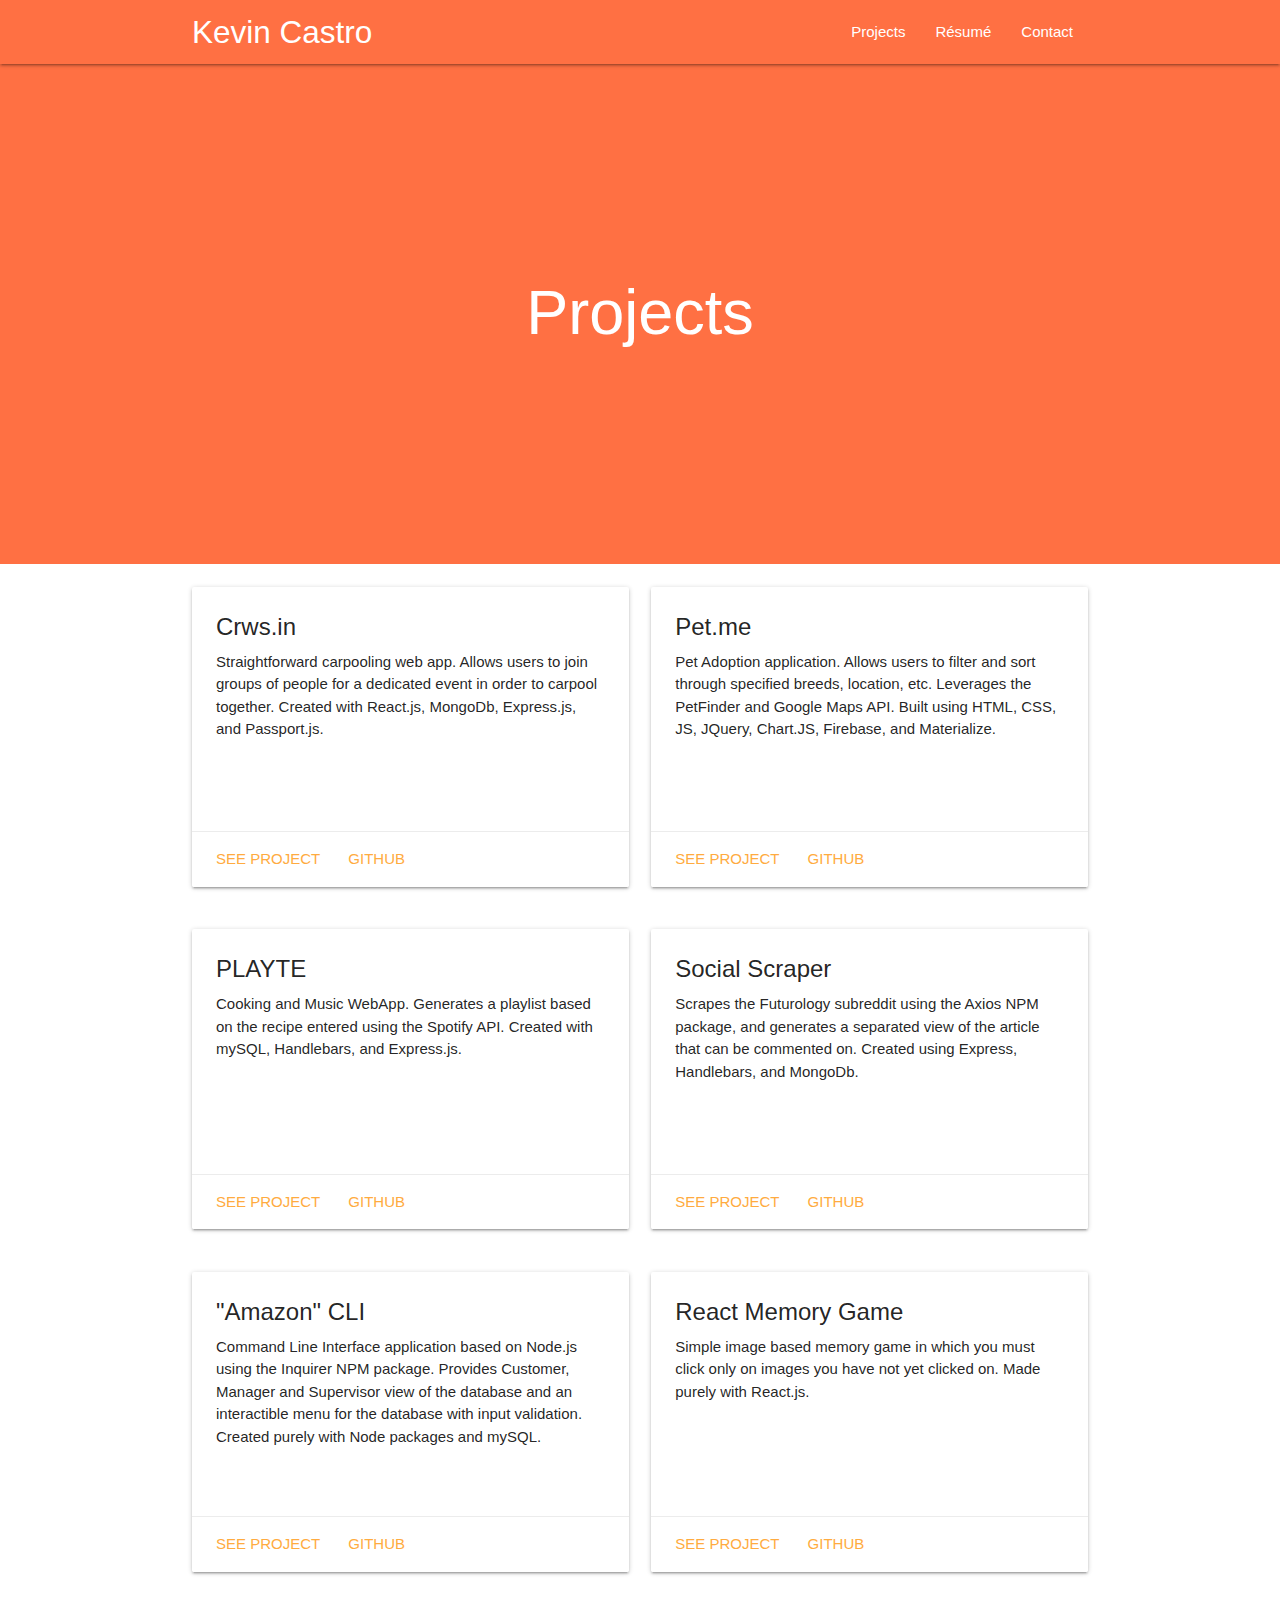
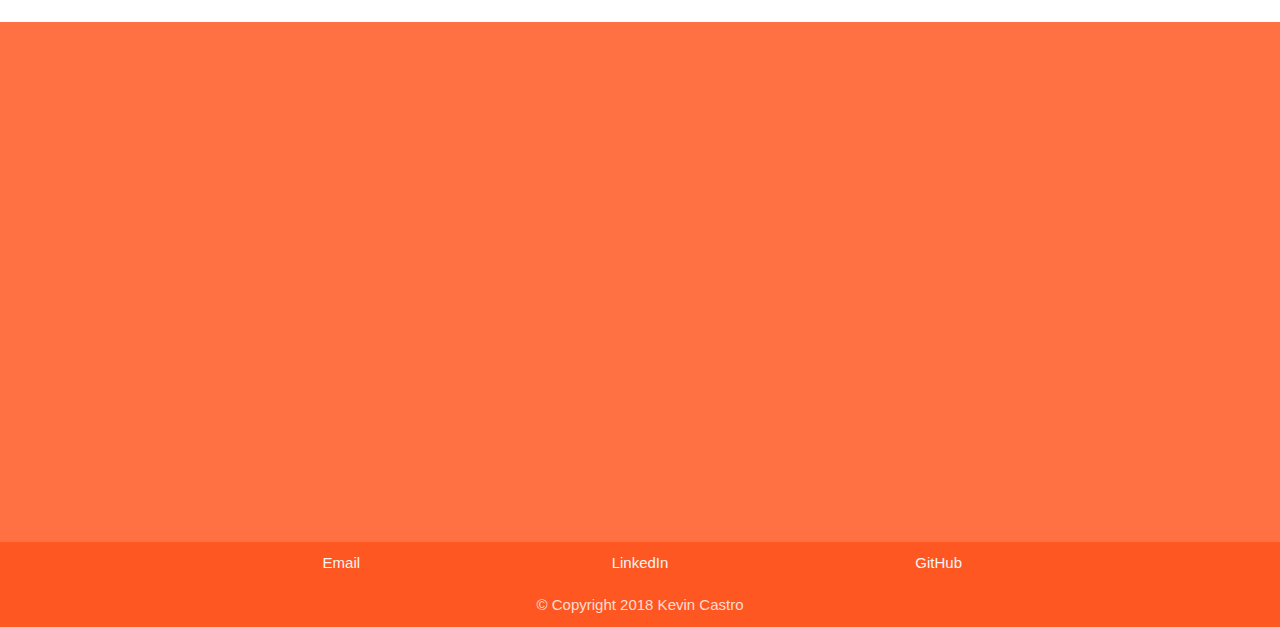
==== projects.html @ a1946c41 "add nav coloring, project descriptions" ====
<!DOCTYPE html>
<html>

<head>
  <meta charset="utf-8">
  <title>Kevin Castro's Portfolio</title>

  <!-- Google Font // Raleway -->
  <link href="https://fonts.googleapis.com/css?family=Raleway" rel="stylesheet">
  <!-- Compiled and minified CSS -->
  <link rel="stylesheet" href="https://cdnjs.cloudflare.com/ajax/libs/materialize/1.0.0/css/materialize.min.css">
  <link rel="stylesheet" href="assets/css/style.css">
  <meta name="viewport" content="width=device-width, initial-scale=1.0" />
</head>

<body class="deep-orange lighten-1">
  <header>
    <nav class="deep-orange lighten-1">
      <div class="container">
        <div class="nav-wrapper">
          <a href="index.html" class="brand-logo">Kevin Castro</a>

          <ul id="nav-mobile" class="right hide-on-med-and-down">
            <li><a href="#">Projects</a></li>
            <li><a href="resume.html">Résumé</a></li>
            <li><a href="contact.html">Contact</a></li>
          </ul>
        </div>
      </div>
    </nav>
  </header>

  <main>
    <!-- Parallax Image with Title -->
    <div class="parallax-container center valign-wrapper">
      <div class="container">
        <div class="row">
          <div class="col s12 white-text">
            <h1 class="page-title">Projects</h1>
          </div>
        </div>
      </div>
      <div class="parallax"><img src="assets/img/BirdsEyeStreet.jpg"></div>
    </div>

    <!-- Project Cards -->
    <div class="section white">
      <div class="container">
        <div class="col s12">
          <!-- Row 1 -->
          <div class="row">
            <!-- Card 1 -->
            <div class="col s6">
              <div class="card small">
                <div class="card-content">
                  <span class="card-title">Crws.in</span>
                  <p>
                    Straightforward carpooling web app.  Allows users to join groups of people for a dedicated event in order to carpool together.
                    Created with React.js, MongoDb, Express.js, and Passport.js.
                  </p>
                </div>
                <div class="card-action">
                  <a href="#">See Project</a>
                  <a href="https://github.com/ortsaCniveK/crws.in">GitHub</a>
                </div>
              </div>
            </div>
    
            <!-- Card 2 -->
            <div class="col s6">
              <div class="card small">
                <div class="card-content">
                  <span class="card-title">Pet.me</span>
                  <p>
                    Pet Adoption application.  Allows users to filter and sort through specified breeds, location, etc.
                    Leverages the PetFinder and Google Maps API.  Built using  HTML, CSS, JS, JQuery, Chart.JS, Firebase, and Materialize.
                  </p>
                </div>
                <div class="card-action">
                  <a href="#">See Project</a>
                  <a href="https://github.com/tallen904/pet.me">GitHub</a>
                </div>
              </div>
            </div>
          </div>
    
          <!-- Row 2 -->
          <div class="row">
            <!-- Card 1 -->
            <div class="col s6">
              <div class="card small">
                <div class="card-content">
                  <span class="card-title">PLAYTE</span>
                  <p>
                    Cooking and Music WebApp.  Generates a playlist based on the recipe entered using the Spotify API.
                    Created with mySQL, Handlebars, and Express.js.
                  </p>
                </div>
                <div class="card-action">
                  <a href="#">See Project</a>
                  <a href="https://github.com/ortsaCniveK/Playte">GitHub</a>
                </div>
              </div>
            </div>
    
            <!-- Card 2 -->
            <div class="col s6">
              <div class="card small">
                <div class="card-content">
                  <span class="card-title">Social Scraper</span>
                  <p>
                    Scrapes the Futurology subreddit using the Axios NPM package, and generates a separated view of the article that can be commented on.
                    Created using Express, Handlebars, and MongoDb.
                  </p>
                </div>
                <div class="card-action">
                  <a href="#">See Project</a>
                  <a href="#">GitHub</a>
                </div>
              </div>
            </div>
          </div>
    
          <!-- Row 3 -->
          <div class="row">
            <!-- Card 1 -->
            <div class="col s6">
              <div class="card small">
                <div class="card-content">
                  <span class="card-title">"Amazon" CLI</span>
                  <p>
                    Command Line Interface application based on Node.js using the Inquirer NPM package. Provides Customer, Manager and Supervisor view of the database and an interactible menu for the database with input validation.
                    Created purely with Node packages and mySQL.
                  </p>
                </div>
                <div class="card-action">
                  <a href="#">See Project</a>
                  <a href="#">GitHub</a>
                </div>
              </div>
            </div>
    
            <!-- Card 2 -->
            <div class="col s6">
              <div class="card small">
                <div class="card-content">
                  <span class="card-title">React Memory Game</span>
                  <p>
                    Simple image based memory game in which you must click only on images you have not yet clicked on.
                    Made purely with React.js.
                  </p>
                </div>
                <div class="card-action">
                  <a href="#">See Project</a>
                  <a href="#">GitHub</a>
                </div>
              </div>
            </div>
          </div>
        </div>
      </div>
    </div>

    <!-- Parallax Image -->
    <div class="parallax-container">
      <div class="parallax"><img src="assets/img/GoldenGate.jpg"></div>
    </div>
  </main>

  <footer class="page-footer deep-orange lighten-1">
    <div class="footer-copyright deep-orange">
      <div class="container center-align">
        <div class="row">
          <div class="col s4">
            <a href="mailto:me@castrokev.in" class="grey-text text-lighten-4">Email</a>
          </div>
          <div class="col s4">
            <a href="https://www.linkedin.com/in/ortsacnivek/" class="grey-text text-lighten-4">LinkedIn</a>
          </div>
          <div class="col s4">
            <a href="https://github.com/ortsaCniveK" class="grey-text text-lighten-4">GitHub</a>
          </div>
        </div>
        © Copyright 2018 Kevin Castro
      </div>
    </div>
  </footer>

  <script type="text/javascript" src="https://code.jquery.com/jquery-3.2.1.min.js"></script>
  <script src="https://cdnjs.cloudflare.com/ajax/libs/materialize/1.0.0/js/materialize.min.js"></script>
  <script type="text/javascript" src="assets/js/index.js"></script>
</body>

</html>
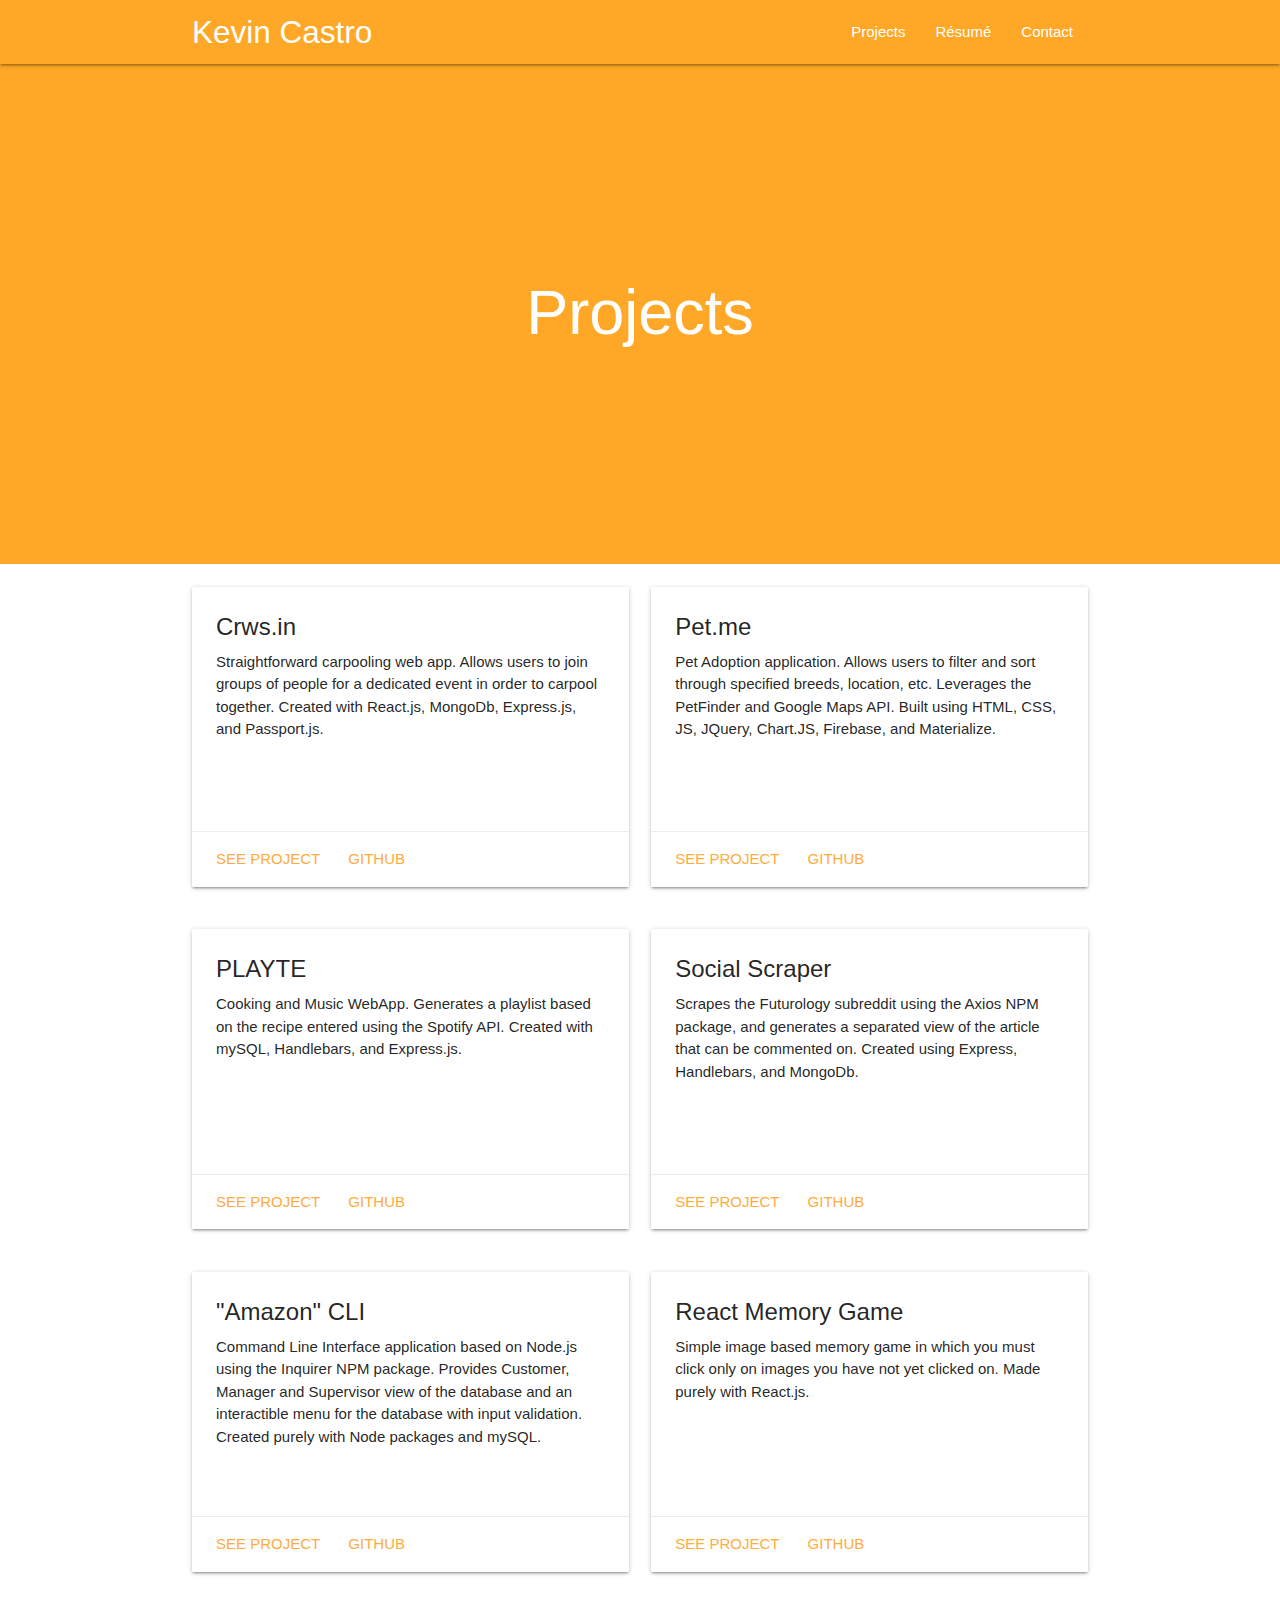
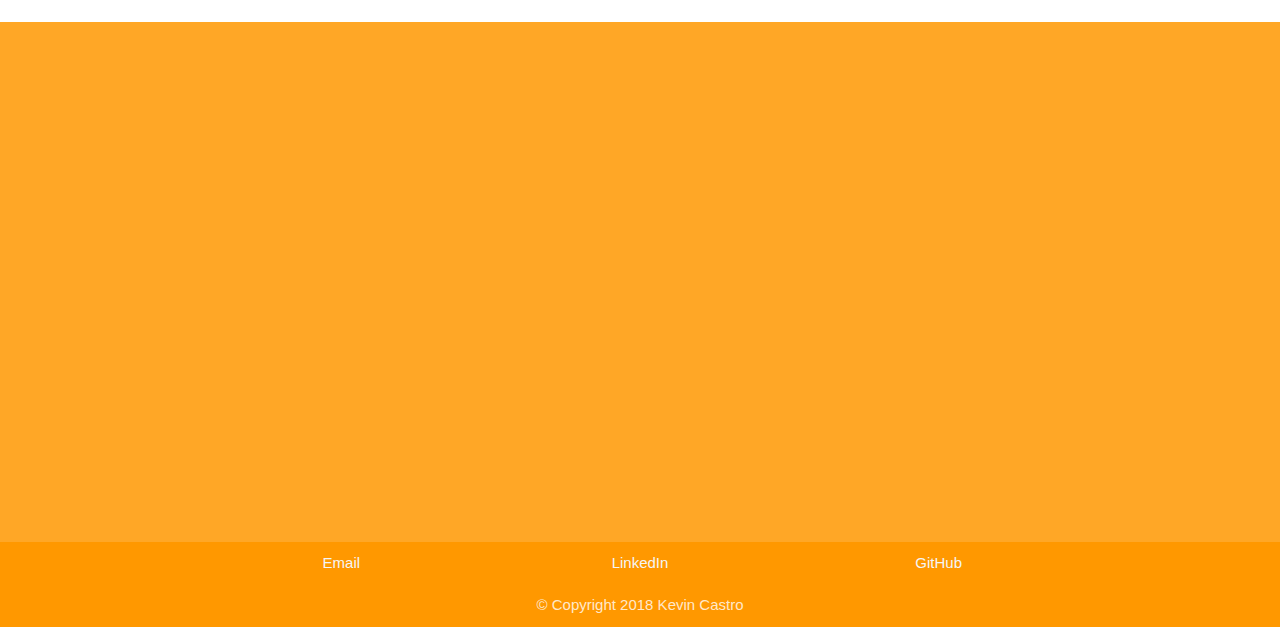
==== commit b6cc78c9: "change primary and secondary colors" ====
--- a/projects.html
+++ b/projects.html
@@ -13,9 +13,9 @@
   <meta name="viewport" content="width=device-width, initial-scale=1.0" />
 </head>
 
-<body class="deep-orange lighten-1">
+<body class="orange lighten-1">
   <header>
-    <nav class="deep-orange lighten-1">
+    <nav class="orange lighten-1">
       <div class="container">
         <div class="nav-wrapper">
           <a href="index.html" class="brand-logo">Kevin Castro</a>
@@ -167,8 +167,8 @@
     </div>
   </main>
 
-  <footer class="page-footer deep-orange lighten-1">
-    <div class="footer-copyright deep-orange">
+  <footer class="page-footer orange lighten-1">
+    <div class="footer-copyright orange">
       <div class="container center-align">
         <div class="row">
           <div class="col s4">
